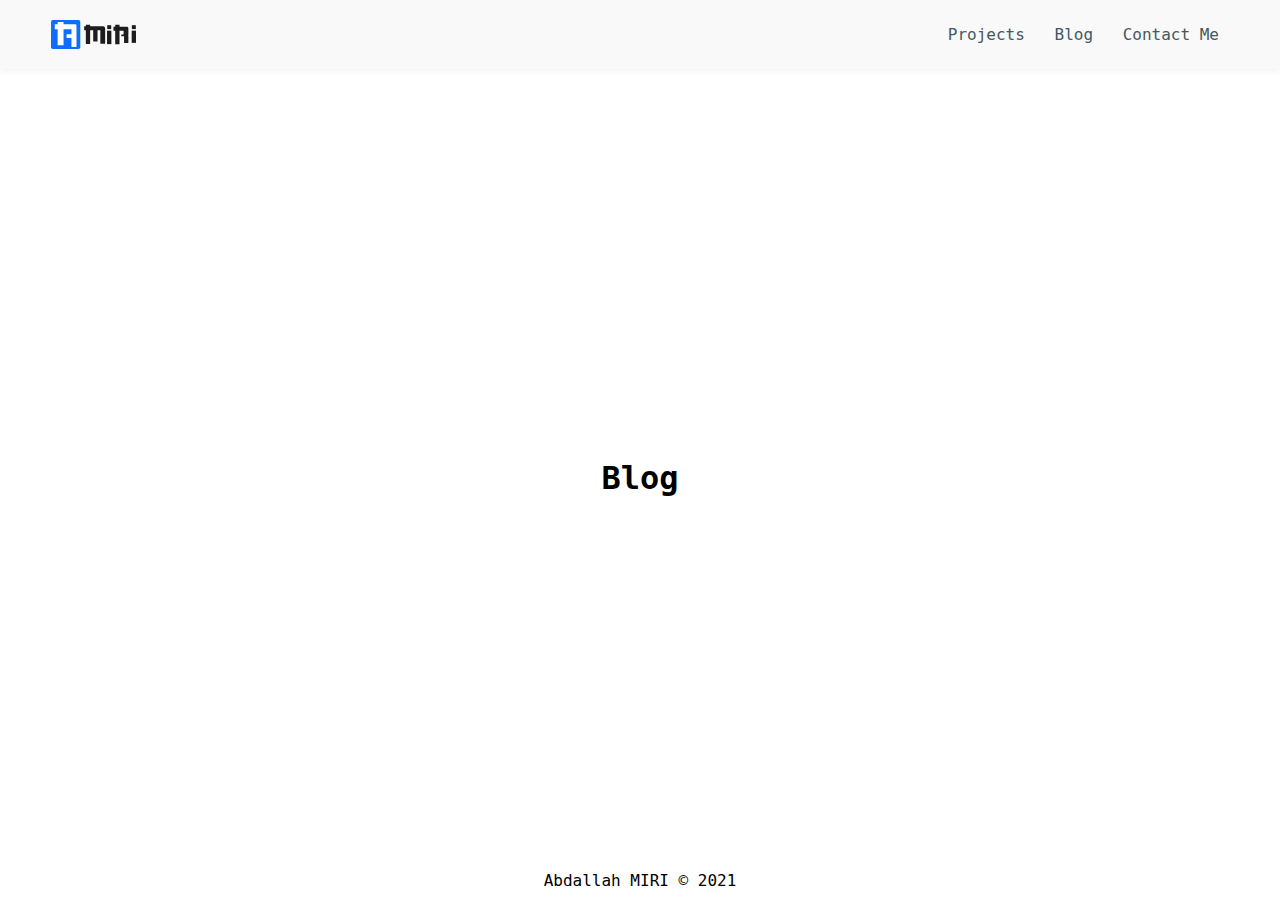
==== blog.html @ 7b35a4f8 "new page" ====
<!--    
  
  |||             |||     |||         |||         
|||||||||||||||         ||||||||||||            
  |||  |||  |||   |||     |||    |||  |||       
  |||  |||  |||   |||     ||| ||||||  |||       
  |||  |||  |||   |||     |||    |||  |||       
  |||             |||     |||      

         https://www.bdmiri.com       

   -->



   <!DOCTYPE html>
   <html lang="en">
     <head>
       <meta charset="UTF-8">
       <meta http-equiv="X-UA-Compatible" content="IE=edge">
       <meta name="viewport" content="width=device-width, initial-scale=1.0">
       <title>Abdallah Miri| Contact</title>
       <!-- ----------- Headr Icon Browser ----------- -->
       <link rel="shortcut icon" href="assets/img/A-1.svg" type="image/x-icon">
       <!-- ----------- Headr File Css ----------- -->
       <link rel="stylesheet" type="text/css" href="assets/css/main.css">
       <link rel="stylesheet" type="text/css" href="assets/css/contact.css">
     </head>
     <body class="display-flex">
       <!-- ----------- Mian Header ----------- -->
       <header id="header" class="main-header">
         <div class="contant-header container display-flex">
           <a href="index.html" id="logo"><img src="./assets/img/MIRI-B.svg" alt="Logo Abdallah MIRI"></a>
           <nav class="nav-bar">
             <ul class="menu-bar">
               <li class="item-menu"><a href="projects.html" class="link-item">Projects</a></li>
               <li class="item-menu"><a href="blog.html" class="link-item">Blog</a></li>
               <li class="item-menu"><a href="contact.html" class="link-item">Contact Me</a></li>
             </ul>
           </nav>
         </div>
       </header>
       <!-- ----------- Content Page ----------- -->
       <main class="content-page">
         <div class="container">
          <h1 style="text-align: center;">Blog</h1>
         </div>
       </main>
       <!-- ----------- Footer ----------- -->
       <footer id="footer" class="footer">
         <p class="right">Abdallah MIRI © 2021</p>
       </footer>
       <!-- ----------- File Script ----------- -->
       <script src="assets/js/main.js"></script>
     </body>
   </html>
---- assets/css/main.css ----
/* 
** Author: Abdallah Miri
** Template: Portfolio
** version: 1.0.0
*/

/* ----------- globel ----------- */
@import 'media.css';

* {
  margin: 0;
  padding: 0;
  box-sizing: border-box;
  font-family: monospace, sans-serif;
}

body {
  position: relative;
  min-height: 100vh;
  flex-direction: column;
  justify-content: space-between !important;
}

.container {
  max-width: 95%;
  margin: 0 auto;
}

.display-flex {
  display: flex;
  justify-content: center;
}

/* ----------- Main Header ----------- */
#header {
  padding: 20px;
  margin-bottom: 50px;
  background: #f9f9f9;
  box-shadow: rgba(0, 0, 0, 0.04) 0px 3px 5px;
}

.contant-header {
  align-items: center;
  justify-content: space-between;
}

#logo {
  display: block;
  width: 85px;
}

#logo img {
  display: block;
  width: 100%;
}

.main-header .contant-header .nav-bar .menu-bar {
  list-style: none;
}

.main-header .contant-header .nav-bar .menu-bar .item-menu {
  display: inline-block;
}

.main-header .contant-header .nav-bar .menu-bar .item-menu .link-item {
  display: block;
  padding: 5px 10px;
  font-size: 16px;
  color: #445862;
  text-decoration: none;
  transition: color .2s ease;
}

.main-header .contant-header .nav-bar .menu-bar .item-menu .link-item:hover,
.main-header .contant-header .nav-bar .menu-bar .item-menu .link-item:focus {
  color: #0D6EFD;
}

/* ----------- Content Page ----------- */
/* .content-page {
  margin-bottom: 50px;
} */

.content-page .container {
  flex-direction: row;
  flex-wrap: wrap;
  /* align-items: center; */
  justify-content: space-evenly;
}

.content-page .img-me {
  max-width: 400px;
  height: fit-content;
  border-radius: 15px;
  overflow: hidden;
  box-shadow: rgba(17, 17, 26, 0.05) 0px 4px 16px, rgba(17, 17, 26, 0.05) 0px 8px 32px;
}

.content-page .img-me img {
  display: block;
  width: 100%;
}

.content-page .info-me {
  padding-top: 30px;
}

.content-page .info-me h1 {
  font-size: 4em;
  color: #4f5050;
}

.content-page .info-me p {
  color: #7f67ff;
  font-size: 1.6em;
  position: relative;
  padding-left: 25px;
}

.content-page .info-me p::before {
  content: '';
  position: absolute;
  left: 0;
  top: 50%;
  transform: translate(0, -50%);
  border-style: solid;
  border-width: 9px;
  border-color: #0D6EFD #0D6EFD transparent #0D6EFD;
  border-radius: 4px;
}

#mark {
  font-size: 14px;
  color: #465b66;
  position: relative;
  padding-left: 20px;
  margin-left: 8px;
}

#mark::before {
  content: '';
  position: absolute;
  left: 0;
  top: 50%;
  transform: translate(0, -50%);
  width: 12px;
  height: 2px;
  background-color: #8ea3ad;
}

.content-page .skils {
  margin-top: 80px;
  margin-bottom: 80px;
}

.skils .title-skils {
  font-size: 1.3em;
  text-align: center;
  margin-bottom: 10px;
}

.skils .container-img {
  max-width: 400px;
  margin: 0 auto;
  flex-wrap: wrap;
  justify-content: center;
}

.content-page .skils .container-img img {
  width: 30px;
  display: block;
  margin: 2px 7px;
}

.social-media {
  margin-bottom: 10px;
}

.social-media .item {
  width: 35px;
  height: 35px;
  background-color: #fff;
  border-radius: 5px;
  margin: 5px 2px;
  display: block;
}

.social-media .item svg {
  display: block;
  width: 21px;
  height: 21px;
  margin: 50% auto;
  transform: translate(0, -50%);
}

.social-media .container-media {
  max-width: 400px;
  margin: 0 auto;
  flex-wrap: wrap;
  justify-content: center;
}

.social-media .title-media {
  font-size: 1.3em;
  text-align: center;
}

.footer {
  width: 100%;
  padding: 35px 0 10px;
  text-align: center; 
}

@media (max-width: 600px) {

  .container {
    max-width: 90%;
  } 

}
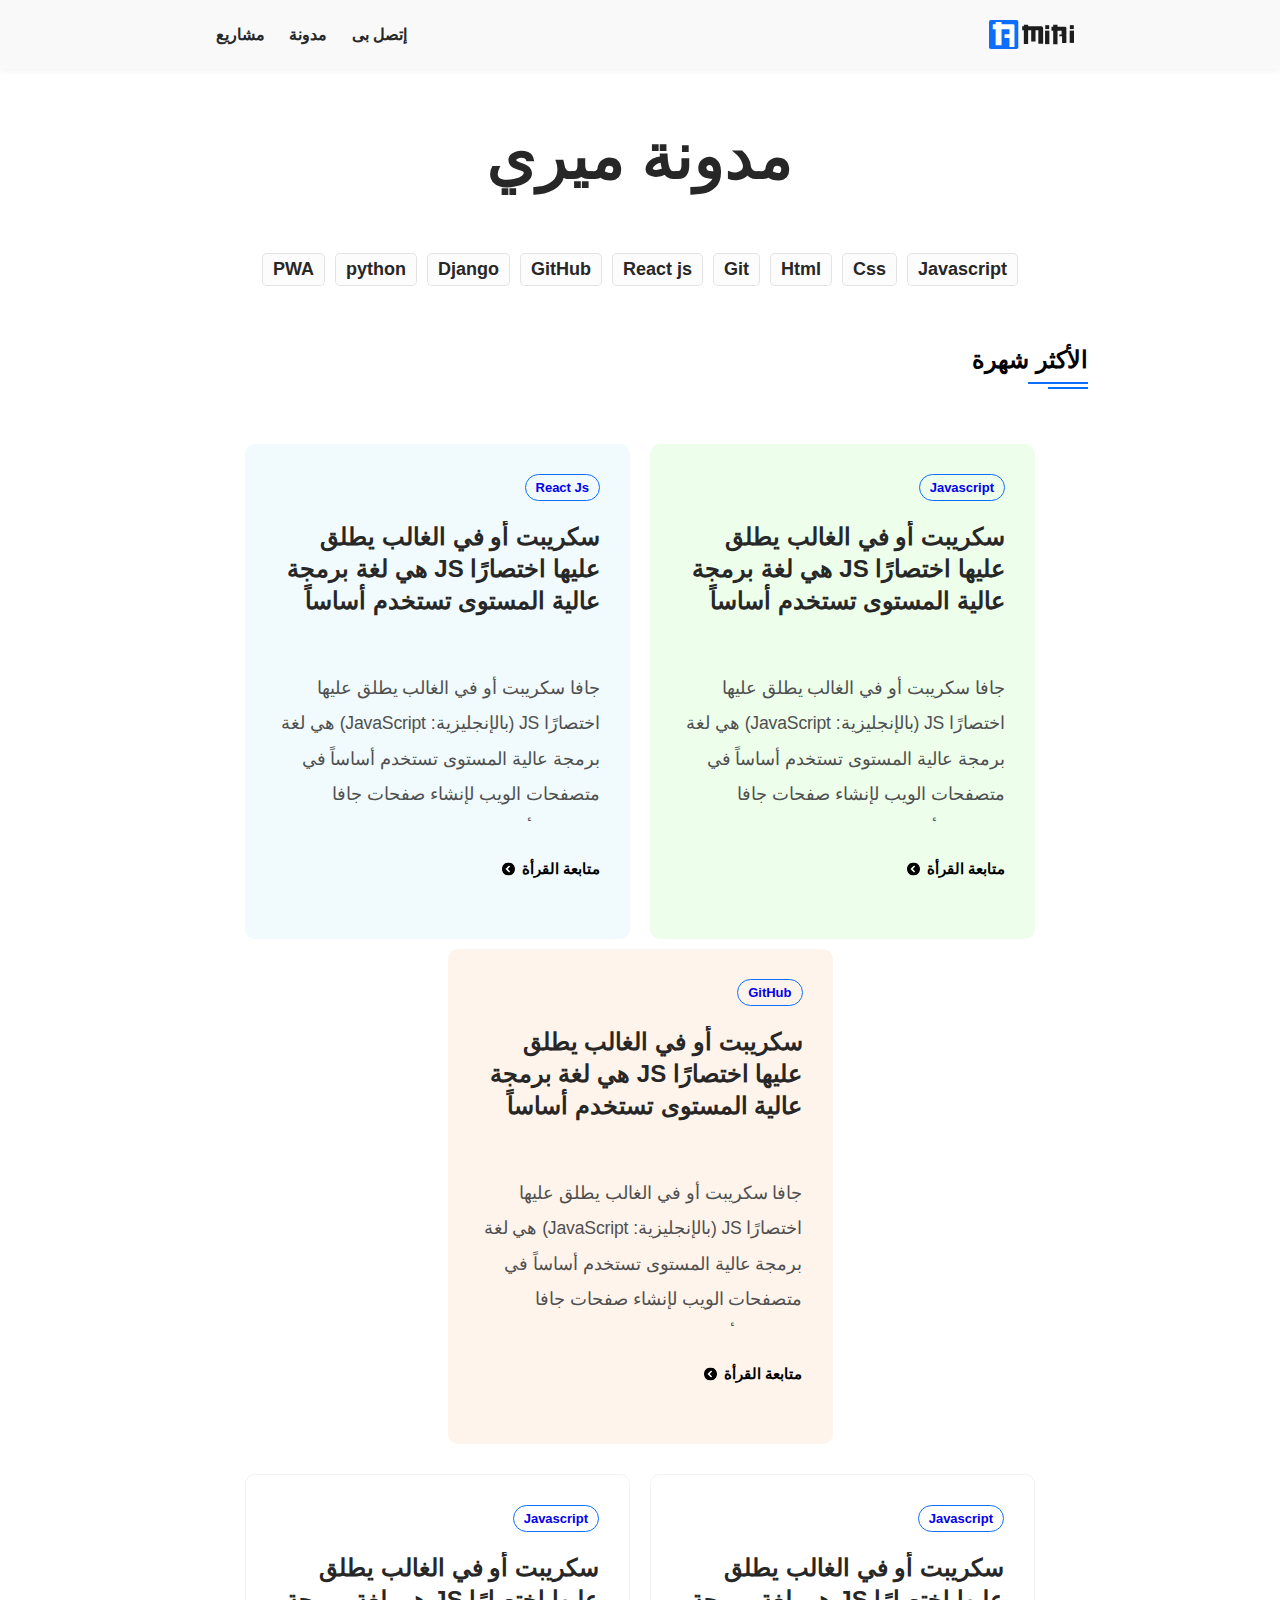
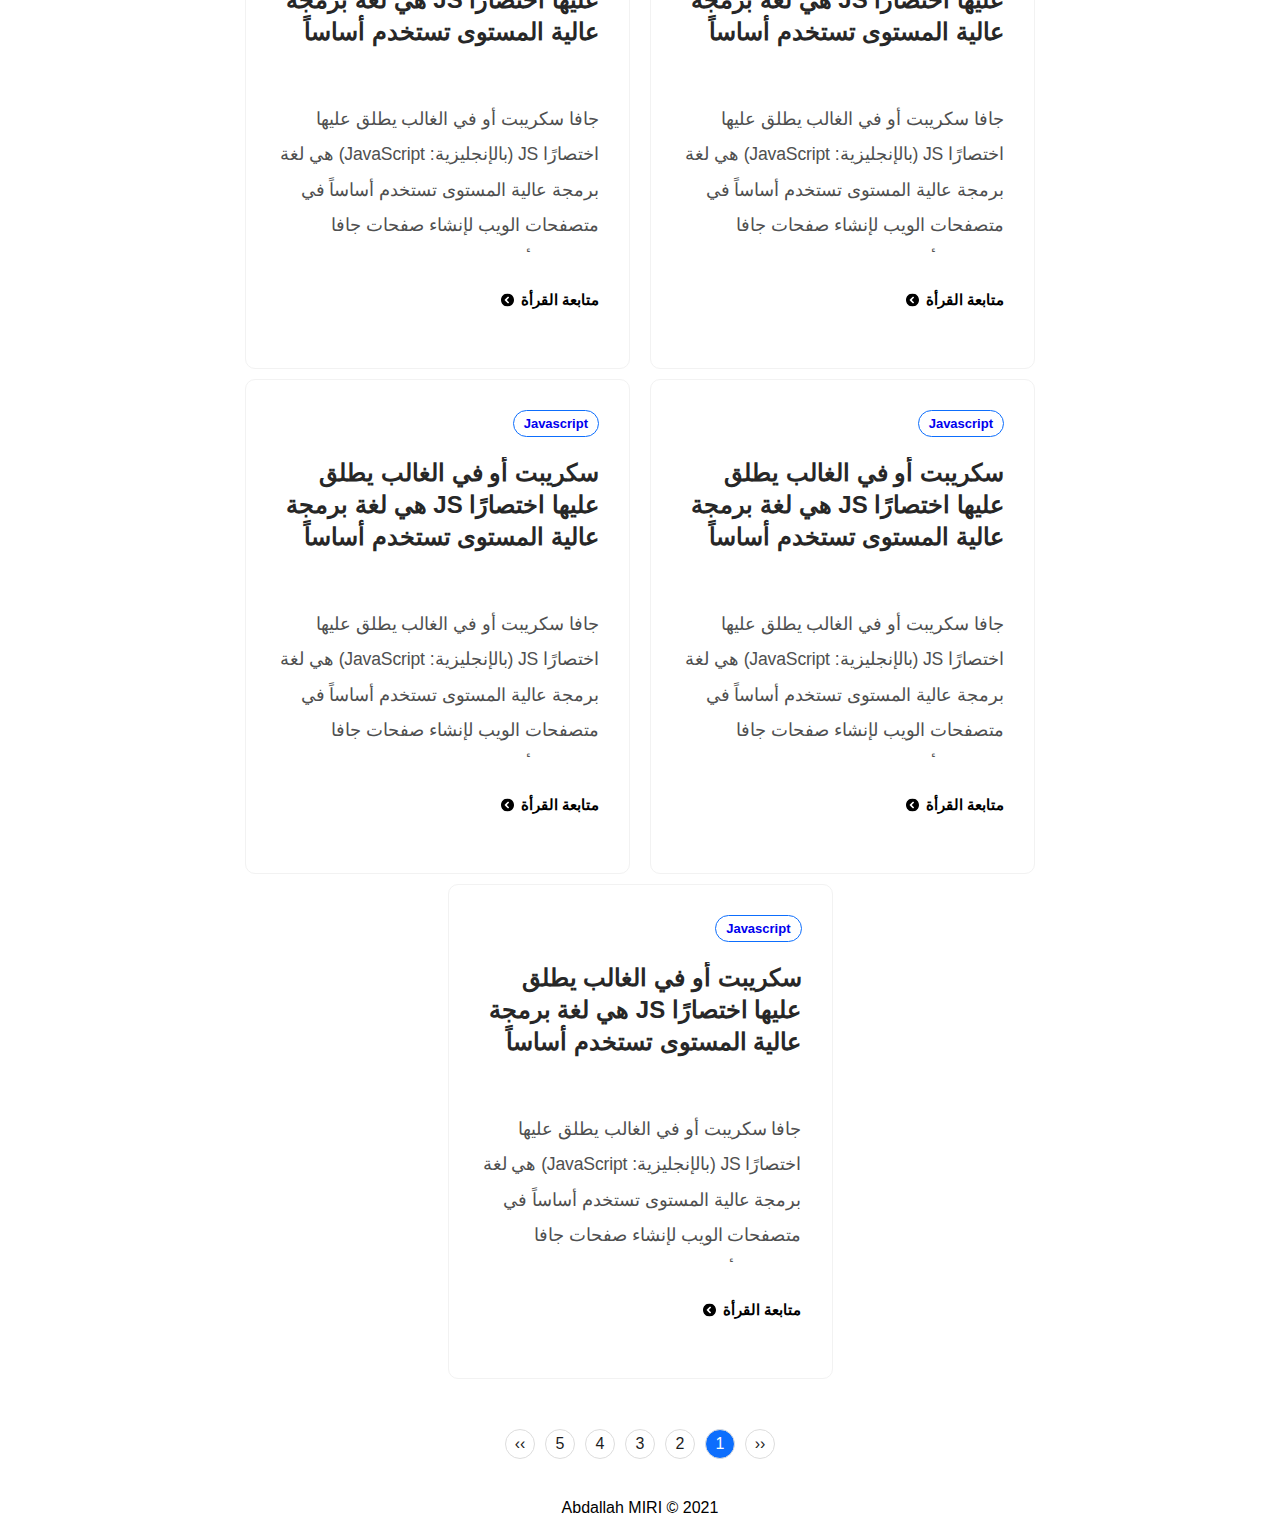
==== commit 8d8795b5: "new style Site" ====
--- a/blog.html
+++ b/blog.html
@@ -7,43 +7,155 @@
   |||  |||  |||   |||     |||    |||  |||       
   |||             |||     |||      
 
-         https://www.bdmiri.com       
+        https://www.abdallahmiri.com       
 
    -->
 
 
 
    <!DOCTYPE html>
-   <html lang="en">
+   <html lang="en" dir="rtl">
      <head>
        <meta charset="UTF-8">
        <meta http-equiv="X-UA-Compatible" content="IE=edge">
        <meta name="viewport" content="width=device-width, initial-scale=1.0">
+       <meta name="description" content="I'm Abdallah Miri, I'm Front End Developer My Skils: [HTML, Css, Javascript, Git, GitHub, React js">       
        <title>Abdallah Miri| Contact</title>
        <!-- ----------- Headr Icon Browser ----------- -->
        <link rel="shortcut icon" href="assets/img/A-1.svg" type="image/x-icon">
        <!-- ----------- Headr File Css ----------- -->
        <link rel="stylesheet" type="text/css" href="assets/css/main.css">
-       <link rel="stylesheet" type="text/css" href="assets/css/contact.css">
+       <link rel="stylesheet" type="text/css" href="assets/css/blog.css">
      </head>
-     <body class="display-flex">
+     <body id="body" class="display-flex">
        <!-- ----------- Mian Header ----------- -->
        <header id="header" class="main-header">
-         <div class="contant-header container display-flex">
-           <a href="index.html" id="logo"><img src="./assets/img/MIRI-B.svg" alt="Logo Abdallah MIRI"></a>
-           <nav class="nav-bar">
+         <div class="contant-header container display-flex">     
+          <a href="index.html" id="logo"><img src="./assets/img/MIRI-B.svg" alt="Logo Abdallah MIRI"></a>                              
+          <nav class="nav-bar">
              <ul class="menu-bar">
-               <li class="item-menu"><a href="projects.html" class="link-item">Projects</a></li>
-               <li class="item-menu"><a href="blog.html" class="link-item">Blog</a></li>
-               <li class="item-menu"><a href="contact.html" class="link-item">Contact Me</a></li>
+               <li class="item-menu"><a href="projects.html" class="link-item">إتصل بى</a></li>
+               <li class="item-menu"><a href="blog.html" class="link-item">مدونة</a></li>
+               <li class="item-menu"><a href="contact.html" class="link-item">مشاريع</a></li>
              </ul>
            </nav>
+           <button id="icon-bar">
+            <div></div>
+            <div></div>
+            <div></div>
+          </button>                     
          </div>
        </header>
        <!-- ----------- Content Page ----------- -->
-       <main class="content-page">
+       <main class="content-page blog">
          <div class="container">
-          <h1 style="text-align: center;">Blog</h1>
+          <!-- Page Title -->
+          <div class="page-title">
+            <h1>مدونة ميري</h1>
+          </div>
+          <!-- Categorys Menu -->
+          <div class="categorys-menu display-flex">
+            <a href="#_name_cat" class="category-link">Javascript</a>
+            <a href="#_name_cat" class="category-link">Css</a>
+            <a href="#_name_cat" class="category-link">Html</a>
+            <a href="#_name_cat" class="category-link">Git</a>
+            <a href="#_name_cat" class="category-link">React js</a>
+            <a href="#_name_cat" class="category-link">GitHub</a>
+            <a href="#_name_cat" class="category-link">Django</a>
+            <a href="#_name_cat" class="category-link">python</a>
+            <a href="#_name_cat" class="category-link">PWA</a>
+          </div>
+          <!-- Most popular -->
+          <div class="most-popular">
+            <h2 class="popular-title">الأكثر شهرة</h2>
+            <div class="container-posts display-flex">
+              <!-- Card -->
+              <div class="card">
+                <h5 class="tag"><a href="#_tag_name">Javascript</a></h5>
+                <h3 class="post-title"><a href="#fd"> سكريبت أو في الغالب يطلق عليها اختصارًا JS هي لغة برمجة عالية المستوى تستخدم أساساً في متصفحات الويب لإنشاء صفحات أكثر تفاعلية. يتم تطويرها حالياً من طرف شركة موزيلا</a></h3>
+                <p class="description">جافا سكريبت أو في الغالب يطلق عليها اختصارًا JS (بالإنجليزية: JavaScript)‏ هي لغة برمجة عالية المستوى تستخدم أساساً في متصفحات الويب لإنشاء صفحات جافا سكريبت أو في الغالب يطلق عليها اختصارًا JS ‏ هي لغة برمجة عالية المستوى تستخدم أساساً في متصفحات الويب لإنشاء صفحات أكثر تفاعلية. يتم تطويرها حالياً من طرف شركة موزيلا. أكثر ...</p>
+                <a href="#_post_link" class="post-link">متابعة القرأة
+                  <svg version="1.1" class="left-arrow" xmlns="http://www.w3.org/2000/svg" xmlns:xlink="http://www.w3.org/1999/xlink" x="0px" y="0px" viewBox="0 0 490 490" style="enable-background:new 0 0 490 490;" xml:space="preserve"><g><path d="M245,0C109.7,0,0,109.7,0,245s109.7,245,245,245s245-109.7,245-245S380.3,0,245,0z M308.2,335.5l-42.7,42.7L175,287.7 L132.3,245l42.7-42.7l90.5-90.5l42.7,42.7L217.8,245L308.2,335.5z"/></g></svg>
+                </a>
+              </div>
+              <!-- Card -->
+              <div class="card">
+                <h5 class="tag"><a href="#_tag_name">React Js</a></h5>
+                <h3 class="post-title"><a href="#fd"> سكريبت أو في الغالب يطلق عليها اختصارًا JS هي لغة برمجة عالية المستوى تستخدم أساساً في متصفحات الويب لإنشاء صفحات أكثر تفاعلية. يتم تطويرها حالياً من طرف شركة موزيلا</a></h3>
+                <p class="description">جافا سكريبت أو في الغالب يطلق عليها اختصارًا JS (بالإنجليزية: JavaScript)‏ هي لغة برمجة عالية المستوى تستخدم أساساً في متصفحات الويب لإنشاء صفحات جافا سكريبت أو في الغالب يطلق عليها اختصارًا JS ‏ هي لغة برمجة عالية المستوى تستخدم أساساً في متصفحات الويب لإنشاء صفحات أكثر تفاعلية. يتم تطويرها حالياً من طرف شركة موزيلا. أكثر ...</p>
+                <a href="#_post_link" class="post-link">متابعة القرأة
+                  <svg version="1.1" class="left-arrow" xmlns="http://www.w3.org/2000/svg" xmlns:xlink="http://www.w3.org/1999/xlink" x="0px" y="0px" viewBox="0 0 490 490" style="enable-background:new 0 0 490 490;" xml:space="preserve"><g><path d="M245,0C109.7,0,0,109.7,0,245s109.7,245,245,245s245-109.7,245-245S380.3,0,245,0z M308.2,335.5l-42.7,42.7L175,287.7 L132.3,245l42.7-42.7l90.5-90.5l42.7,42.7L217.8,245L308.2,335.5z"/></g></svg>
+                </a>
+              </div>
+              <!-- Card -->
+              <div class="card">
+                <h5 class="tag"><a href="#_tag_name">GitHub</a></h5>
+                <h3 class="post-title"><a href="#fd"> سكريبت أو في الغالب يطلق عليها اختصارًا JS هي لغة برمجة عالية المستوى تستخدم أساساً في متصفحات الويب لإنشاء صفحات أكثر تفاعلية. يتم تطويرها حالياً من طرف شركة موزيلا</a></h3>
+                <p class="description">جافا سكريبت أو في الغالب يطلق عليها اختصارًا JS (بالإنجليزية: JavaScript)‏ هي لغة برمجة عالية المستوى تستخدم أساساً في متصفحات الويب لإنشاء صفحات جافا سكريبت أو في الغالب يطلق عليها اختصارًا JS ‏ هي لغة برمجة عالية المستوى تستخدم أساساً في متصفحات الويب لإنشاء صفحات أكثر تفاعلية. يتم تطويرها حالياً من طرف شركة موزيلا. أكثر ...</p>
+                <a href="#_post_link" class="post-link">متابعة القرأة
+                  <svg version="1.1" class="left-arrow" xmlns="http://www.w3.org/2000/svg" xmlns:xlink="http://www.w3.org/1999/xlink" x="0px" y="0px" viewBox="0 0 490 490" style="enable-background:new 0 0 490 490;" xml:space="preserve"><g><path d="M245,0C109.7,0,0,109.7,0,245s109.7,245,245,245s245-109.7,245-245S380.3,0,245,0z M308.2,335.5l-42.7,42.7L175,287.7 L132.3,245l42.7-42.7l90.5-90.5l42.7,42.7L217.8,245L308.2,335.5z"/></g></svg>
+                </a>
+              </div>
+            </div>
+          </div>
+          <!-- Posts All -->
+          <div class="posts-all display-flex">
+            <!-- Card -->
+            <div class="card">
+              <h5 class="tag"><a href="#_tag_name">Javascript</a></h5>
+              <h3 class="post-title"><a href="#fd"> سكريبت أو في الغالب يطلق عليها اختصارًا JS هي لغة برمجة عالية المستوى تستخدم أساساً في متصفحات الويب لإنشاء صفحات أكثر تفاعلية. يتم تطويرها حالياً من طرف شركة موزيلا</a></h3>
+              <p class="description">جافا سكريبت أو في الغالب يطلق عليها اختصارًا JS (بالإنجليزية: JavaScript)‏ هي لغة برمجة عالية المستوى تستخدم أساساً في متصفحات الويب لإنشاء صفحات جافا سكريبت أو في الغالب يطلق عليها اختصارًا JS ‏ هي لغة برمجة عالية المستوى تستخدم أساساً في متصفحات الويب لإنشاء صفحات أكثر تفاعلية. يتم تطويرها حالياً من طرف شركة موزيلا. أكثر ...</p>
+              <a href="#_post_link" class="post-link">متابعة القرأة
+                <svg version="1.1" class="left-arrow" xmlns="http://www.w3.org/2000/svg" xmlns:xlink="http://www.w3.org/1999/xlink" x="0px" y="0px" viewBox="0 0 490 490" style="enable-background:new 0 0 490 490;" xml:space="preserve"><g><path d="M245,0C109.7,0,0,109.7,0,245s109.7,245,245,245s245-109.7,245-245S380.3,0,245,0z M308.2,335.5l-42.7,42.7L175,287.7 L132.3,245l42.7-42.7l90.5-90.5l42.7,42.7L217.8,245L308.2,335.5z"/></g></svg>
+              </a>
+            </div>
+            <!-- Card -->
+            <div class="card">
+              <h5 class="tag"><a href="#_tag_name">Javascript</a></h5>
+              <h3 class="post-title"><a href="#fd"> سكريبت أو في الغالب يطلق عليها اختصارًا JS هي لغة برمجة عالية المستوى تستخدم أساساً في متصفحات الويب لإنشاء صفحات أكثر تفاعلية. يتم تطويرها حالياً من طرف شركة موزيلا</a></h3>
+              <p class="description">جافا سكريبت أو في الغالب يطلق عليها اختصارًا JS (بالإنجليزية: JavaScript)‏ هي لغة برمجة عالية المستوى تستخدم أساساً في متصفحات الويب لإنشاء صفحات جافا سكريبت أو في الغالب يطلق عليها اختصارًا JS ‏ هي لغة برمجة عالية المستوى تستخدم أساساً في متصفحات الويب لإنشاء صفحات أكثر تفاعلية. يتم تطويرها حالياً من طرف شركة موزيلا. أكثر ...</p>
+              <a href="#_post_link" class="post-link">متابعة القرأة
+                <svg version="1.1" class="left-arrow" xmlns="http://www.w3.org/2000/svg" xmlns:xlink="http://www.w3.org/1999/xlink" x="0px" y="0px" viewBox="0 0 490 490" style="enable-background:new 0 0 490 490;" xml:space="preserve"><g><path d="M245,0C109.7,0,0,109.7,0,245s109.7,245,245,245s245-109.7,245-245S380.3,0,245,0z M308.2,335.5l-42.7,42.7L175,287.7 L132.3,245l42.7-42.7l90.5-90.5l42.7,42.7L217.8,245L308.2,335.5z"/></g></svg>
+              </a>
+            </div>
+            <!-- Card -->
+            <div class="card">
+              <h5 class="tag"><a href="#_tag_name">Javascript</a></h5>
+              <h3 class="post-title"><a href="#fd"> سكريبت أو في الغالب يطلق عليها اختصارًا JS هي لغة برمجة عالية المستوى تستخدم أساساً في متصفحات الويب لإنشاء صفحات أكثر تفاعلية. يتم تطويرها حالياً من طرف شركة موزيلا</a></h3>
+              <p class="description">جافا سكريبت أو في الغالب يطلق عليها اختصارًا JS (بالإنجليزية: JavaScript)‏ هي لغة برمجة عالية المستوى تستخدم أساساً في متصفحات الويب لإنشاء صفحات جافا سكريبت أو في الغالب يطلق عليها اختصارًا JS ‏ هي لغة برمجة عالية المستوى تستخدم أساساً في متصفحات الويب لإنشاء صفحات أكثر تفاعلية. يتم تطويرها حالياً من طرف شركة موزيلا. أكثر ...</p>
+              <a href="#_post_link" class="post-link">متابعة القرأة
+                <svg version="1.1" class="left-arrow" xmlns="http://www.w3.org/2000/svg" xmlns:xlink="http://www.w3.org/1999/xlink" x="0px" y="0px" viewBox="0 0 490 490" style="enable-background:new 0 0 490 490;" xml:space="preserve"><g><path d="M245,0C109.7,0,0,109.7,0,245s109.7,245,245,245s245-109.7,245-245S380.3,0,245,0z M308.2,335.5l-42.7,42.7L175,287.7 L132.3,245l42.7-42.7l90.5-90.5l42.7,42.7L217.8,245L308.2,335.5z"/></g></svg>
+              </a>
+            </div>
+            <!-- Card -->
+            <div class="card">
+              <h5 class="tag"><a href="#_tag_name">Javascript</a></h5>
+              <h3 class="post-title"><a href="#fd"> سكريبت أو في الغالب يطلق عليها اختصارًا JS هي لغة برمجة عالية المستوى تستخدم أساساً في متصفحات الويب لإنشاء صفحات أكثر تفاعلية. يتم تطويرها حالياً من طرف شركة موزيلا</a></h3>
+              <p class="description">جافا سكريبت أو في الغالب يطلق عليها اختصارًا JS (بالإنجليزية: JavaScript)‏ هي لغة برمجة عالية المستوى تستخدم أساساً في متصفحات الويب لإنشاء صفحات جافا سكريبت أو في الغالب يطلق عليها اختصارًا JS ‏ هي لغة برمجة عالية المستوى تستخدم أساساً في متصفحات الويب لإنشاء صفحات أكثر تفاعلية. يتم تطويرها حالياً من طرف شركة موزيلا. أكثر ...</p>
+              <a href="#_post_link" class="post-link">متابعة القرأة
+                <svg version="1.1" class="left-arrow" xmlns="http://www.w3.org/2000/svg" xmlns:xlink="http://www.w3.org/1999/xlink" x="0px" y="0px" viewBox="0 0 490 490" style="enable-background:new 0 0 490 490;" xml:space="preserve"><g><path d="M245,0C109.7,0,0,109.7,0,245s109.7,245,245,245s245-109.7,245-245S380.3,0,245,0z M308.2,335.5l-42.7,42.7L175,287.7 L132.3,245l42.7-42.7l90.5-90.5l42.7,42.7L217.8,245L308.2,335.5z"/></g></svg>
+              </a>
+            </div>
+            <!-- Card -->
+            <div class="card">
+              <h5 class="tag"><a href="#_tag_name">Javascript</a></h5>
+              <h3 class="post-title"><a href="#fd"> سكريبت أو في الغالب يطلق عليها اختصارًا JS هي لغة برمجة عالية المستوى تستخدم أساساً في متصفحات الويب لإنشاء صفحات أكثر تفاعلية. يتم تطويرها حالياً من طرف شركة موزيلا</a></h3>
+              <p class="description">جافا سكريبت أو في الغالب يطلق عليها اختصارًا JS (بالإنجليزية: JavaScript)‏ هي لغة برمجة عالية المستوى تستخدم أساساً في متصفحات الويب لإنشاء صفحات جافا سكريبت أو في الغالب يطلق عليها اختصارًا JS ‏ هي لغة برمجة عالية المستوى تستخدم أساساً في متصفحات الويب لإنشاء صفحات أكثر تفاعلية. يتم تطويرها حالياً من طرف شركة موزيلا. أكثر ...</p>
+              <a href="#_post_link" class="post-link">متابعة القرأة
+                <svg version="1.1" class="left-arrow" xmlns="http://www.w3.org/2000/svg" xmlns:xlink="http://www.w3.org/1999/xlink" x="0px" y="0px" viewBox="0 0 490 490" style="enable-background:new 0 0 490 490;" xml:space="preserve"><g><path d="M245,0C109.7,0,0,109.7,0,245s109.7,245,245,245s245-109.7,245-245S380.3,0,245,0z M308.2,335.5l-42.7,42.7L175,287.7 L132.3,245l42.7-42.7l90.5-90.5l42.7,42.7L217.8,245L308.2,335.5z"/></g></svg>
+              </a>
+            </div>                                    
+          </div>
+          <!-- Pagination -->
+          <div class="pagination display-flex">
+            <a href="#_prev" class="prev-link">‹‹</a>
+            <a href="#" class="num-page activaet">1</a>
+            <a href="#" class="num-page">2</a>
+            <a href="#" class="num-page">3</a>
+            <a href="#" class="num-page">4</a>
+            <a href="#" class="dot-more">5</a>
+            <a href="#_next" class="next-link">››</a>
+          </div>
          </div>
        </main>
        <!-- ----------- Footer ----------- -->
--- a/assets/css/main.css
+++ b/assets/css/main.css
@@ -5,13 +5,14 @@
 */
 
 /* ----------- globel ----------- */
-@import 'media.css';
+@import './fonts.css';
+@import './media.min.css';
 
 * {
   margin: 0;
   padding: 0;
   box-sizing: border-box;
-  font-family: monospace, sans-serif;
+  font-family: -apple-system, BlinkMacSystemFont, 'Segoe UI', Roboto, Oxygen, Ubuntu, Cantarell, 'Open Sans', 'Helvetica Neue', sans-serif;
 }
 
 body {
@@ -19,6 +20,11 @@
   min-height: 100vh;
   flex-direction: column;
   justify-content: space-between !important;
+}
+
+#body.hidden {
+  overflow: hidden;
+  position: relative;
 }
 
 .container {
@@ -47,12 +53,52 @@
 #logo {
   display: block;
   width: 85px;
+  z-index: 2;
 }
 
 #logo img {
   display: block;
   width: 100%;
 }
+
+.main-header .contant-header .nav-bar {
+  position: relative;
+}
+
+#icon-bar  {
+  border: none;
+  background: none;
+  display: none;
+}
+
+#icon-bar  div {
+  display: block;
+  width: 30px;
+  height: 3px;
+  border-radius: 50px;
+  margin: 6px 0;
+  position: relative;
+  background: #445862;
+}
+
+/* #icon-bar span {
+  position: absolute;
+  display: block;
+  top: 0;
+  left: 0;
+  width: 25px;
+  height: 2px;
+  background: #445862;
+  display: inline-block;
+}
+
+#icon-bar span:nth-child(2) {
+  top: 7px;
+}
+
+#icon-bar span:nth-child(3) {
+  top: 14px;
+} */
 
 .main-header .contant-header .nav-bar .menu-bar {
   list-style: none;
@@ -66,7 +112,8 @@
   display: block;
   padding: 5px 10px;
   font-size: 16px;
-  color: #445862;
+  font-weight: 600;
+  color: #262829;
   text-decoration: none;
   transition: color .2s ease;
 }
@@ -217,4 +264,71 @@
     max-width: 90%;
   } 
 
+}
+
+@media (max-width: 590px) {
+
+  #icon-bar {
+    display: block;
+    z-index: 2;
+  }
+
+  #icon-bar div:nth-child(1),
+  #icon-bar div:nth-child(3) {
+    transition: all .2s ease;
+  }
+  
+  #icon-bar div:nth-child(2) {
+    transition: left .1s ease, visibility .2s ease;
+  }
+  
+  .btn-motion div:nth-child(1) {
+    /* top: 3px;
+    transform: rotate(45deg); */
+    -webkit-transform: rotate(-45deg) translate(-9px, 6px);
+    transform: rotate(-45deg) translate(-9px, 6px);    
+  }
+
+  .btn-motion div:nth-child(2) {
+    opacity: 0;
+    visibility: hidden;
+    left: -20px;
+  }
+
+  .btn-motion div:nth-child(3) {
+    /* top: 3px;
+    transform: rotate(-45deg); */
+    -webkit-transform: rotate(45deg) translate(-8px, -8px);
+    transform: rotate(45deg) translate(-8px, -8px);    
+  }
+
+  .main-header .contant-header .nav-bar {
+    opacity: 0;
+    visibility: hidden;
+    display: none;
+    z-index: 1;
+  }
+
+  .main-header .contant-header .nav-bar.show {
+    display: block;
+    opacity: 1;
+    visibility: visible;
+    width: 100%;
+    height: 100%;
+    position: absolute;
+    left: 0;
+    top: 0;
+    padding-top: 100px;
+    background-color: #f9f9f9;
+  }  
+
+  .main-header .contant-header .nav-bar.show .item-menu {
+    text-align: center;
+    display: block;
+  }  
+
+  .main-header .contant-header .nav-bar.show .item-menu .link-item {
+    padding: 10px 0;
+  }  
+
 }--- a/assets/css/blog.css
+++ b/assets/css/blog.css
@@ -0,0 +1,232 @@
+/* 
+** Author: Abdallah Miri
+** Template: Portfolio
+** version: 1.0.0
+*/
+
+/* ----------- globel ----------- */
+body {
+  display: block !important;
+}
+
+.container {
+  max-width: 70% !important;
+}
+
+/* ----------- Blog ----------- */
+/* Page Title */
+.blog .page-title {
+  text-align: center;
+  font-size: 2em;
+  color: #272727;
+  font-family: -apple-system, BlinkMacSystemFont, 'Segoe UI', Roboto, Oxygen, Ubuntu, Cantarell, 'Open Sans', 'Helvetica Neue', sans-serif;
+}
+
+/* Categorys */
+.blog .categorys-menu {
+  flex-direction: row;
+  padding: 5px;
+  flex-wrap: wrap;
+  max-width: 800px;
+  margin: 50px auto;
+  align-items: center;
+  min-height: fit-content;
+}
+
+.blog .categorys-menu .category-link {
+  display: block;
+  padding: 5px 10px;
+  font-size: 18px;
+  font-weight: 600;
+  color: #272727;
+  text-decoration: none;
+  background-color: rgb(17 17 26 / 1%);
+  border-radius: 5px;
+  border: 1px solid rgb(0 0 0 / 10%);
+  margin: 5px 5px;
+}
+
+/* Most Popular */
+.most-popular .container-posts {
+  flex-direction: row;
+  flex-wrap: wrap;
+  padding: 20px;
+}
+
+.posts-all {
+  flex-direction: row;
+  flex-wrap: wrap;
+}
+
+.posts-all .card {
+  background-color: rgb(255, 255, 255);
+  border: 1px solid rgb(242, 242, 242);
+}
+
+.most-popular .popular-title {
+  font-size: 1.5em;
+  position: relative;
+  margin-bottom: 30px;
+  padding-bottom: 15px;
+}
+
+.most-popular .popular-title::before, 
+.most-popular .popular-title::after {
+  content: '';
+  width: 40px;
+  height: 2px;
+  background-color: #0d6efd;
+  position: absolute;
+  bottom: 0;
+  right: 0;
+}
+
+.most-popular .popular-title::after {
+  bottom: 5px;
+  width: 60px;
+}
+
+.most-popular .card {
+  background: rgb(28 255 0 / 8%) !important;
+}
+
+.most-popular .card:nth-child(2) {
+  background: rgb(75 189 223 / 8%) !important;
+}
+
+.most-popular .card:nth-child(3) {
+  background: rgb(255 117 0 / 8%) !important;
+}
+
+.most-popular .card,
+.posts-all .card {
+  max-width: 385px;
+  height: 495px;
+  padding: 30px;
+  margin: 5px 10px;
+  border-radius: 10px;
+  background-color: #fff;
+  position: relative;
+}
+
+.blog .most-popular .card .tag a,
+.blog .posts-all .card .tag a {
+  text-decoration: none;
+  font-size: 13px;
+  padding: 5px 10px;
+  border: 1px solid #0d6efd;
+  border-radius: 20px;
+  display: block;
+  max-width: fit-content;
+}
+
+.blog .most-popular .card .post-title,
+.blog .posts-all .card .post-title {
+  font-size: 1.5rem;
+  line-height: 1.33333;
+  font-weight: 600;
+  overflow: hidden;
+  max-width: 100%;
+  height: 100px;
+  margin: 20px 0 15px;
+}
+
+.blog .most-popular .card .post-title a,
+.blog .posts-all .card .post-title a {
+  color: #272727;
+  text-decoration: none;
+}
+
+.blog .most-popular .card .description,
+.blog .posts-all .card .description {
+  letter-spacing: -0.01em;
+  text-align: right;
+  color: #4f5050;
+  line-height: 2;
+  font-size: 1.100rem;
+  font-weight: 500;
+  overflow: hidden;
+  padding-top: 35px;
+  height: 185px;
+}
+
+.blog .most-popular .card .post-link,
+.blog .posts-all .card .post-link {
+  margin-top: 40px;
+  color: #000;
+  width: fit-content;
+  font-size: 15px;
+  font-weight: 600;
+  padding-left: 20px;
+  text-decoration: none;
+  display: block;
+  position: relative;
+  line-height: 1;
+}
+
+.blog .most-popular .card .post-link .left-arrow,
+.blog .posts-all .card .post-link .left-arrow {
+  width: 13px;
+  display: block;
+  position: absolute;
+  top: 50%;
+  left: 0;
+  transition: left .1s ease-in, fill .2s ease;
+  transform: translate(0, -50%);
+}
+
+.blog .most-popular .card .post-link:hover .left-arrow,
+.blog .posts-all .card .post-link:hover .left-arrow {
+  left: -7px;
+  fill: #267bfc;
+} 
+
+/* Pagination */
+.pagination {
+  flex-wrap: wrap;
+  flex-direction: row;
+  margin-top: 40px;
+}
+
+.pagination a {
+  color: rgb(29, 29, 29);
+  text-decoration: none;
+  margin: 5px;
+  line-height: 27px;
+  border-radius: 50%;
+  border: 1px solid #ddd;
+  display: block;
+  width: 30px;
+  height: 30px;
+  text-align: center;
+  transition: background-color .2s ease;
+}
+
+.pagination a:hover {
+  color: #272727;
+  background-color: #75a9f7;
+}
+
+.pagination a.activaet {
+  background: #0d6efd;
+  color: #fff;
+  cursor: text;
+}
+
+.pagination .next-link,
+.pagination .prev-link {
+  position: relative;
+  transition: left .2s ease-in;
+}
+
+.pagination .next-link:hover {
+  left: -5px;
+  background-color: initial;
+  background-color: #b9f8a9;
+}
+
+.pagination .prev-link:hover {
+  right: -5px;
+  background-color: initial;
+  background-color: #f8a9a9;
+}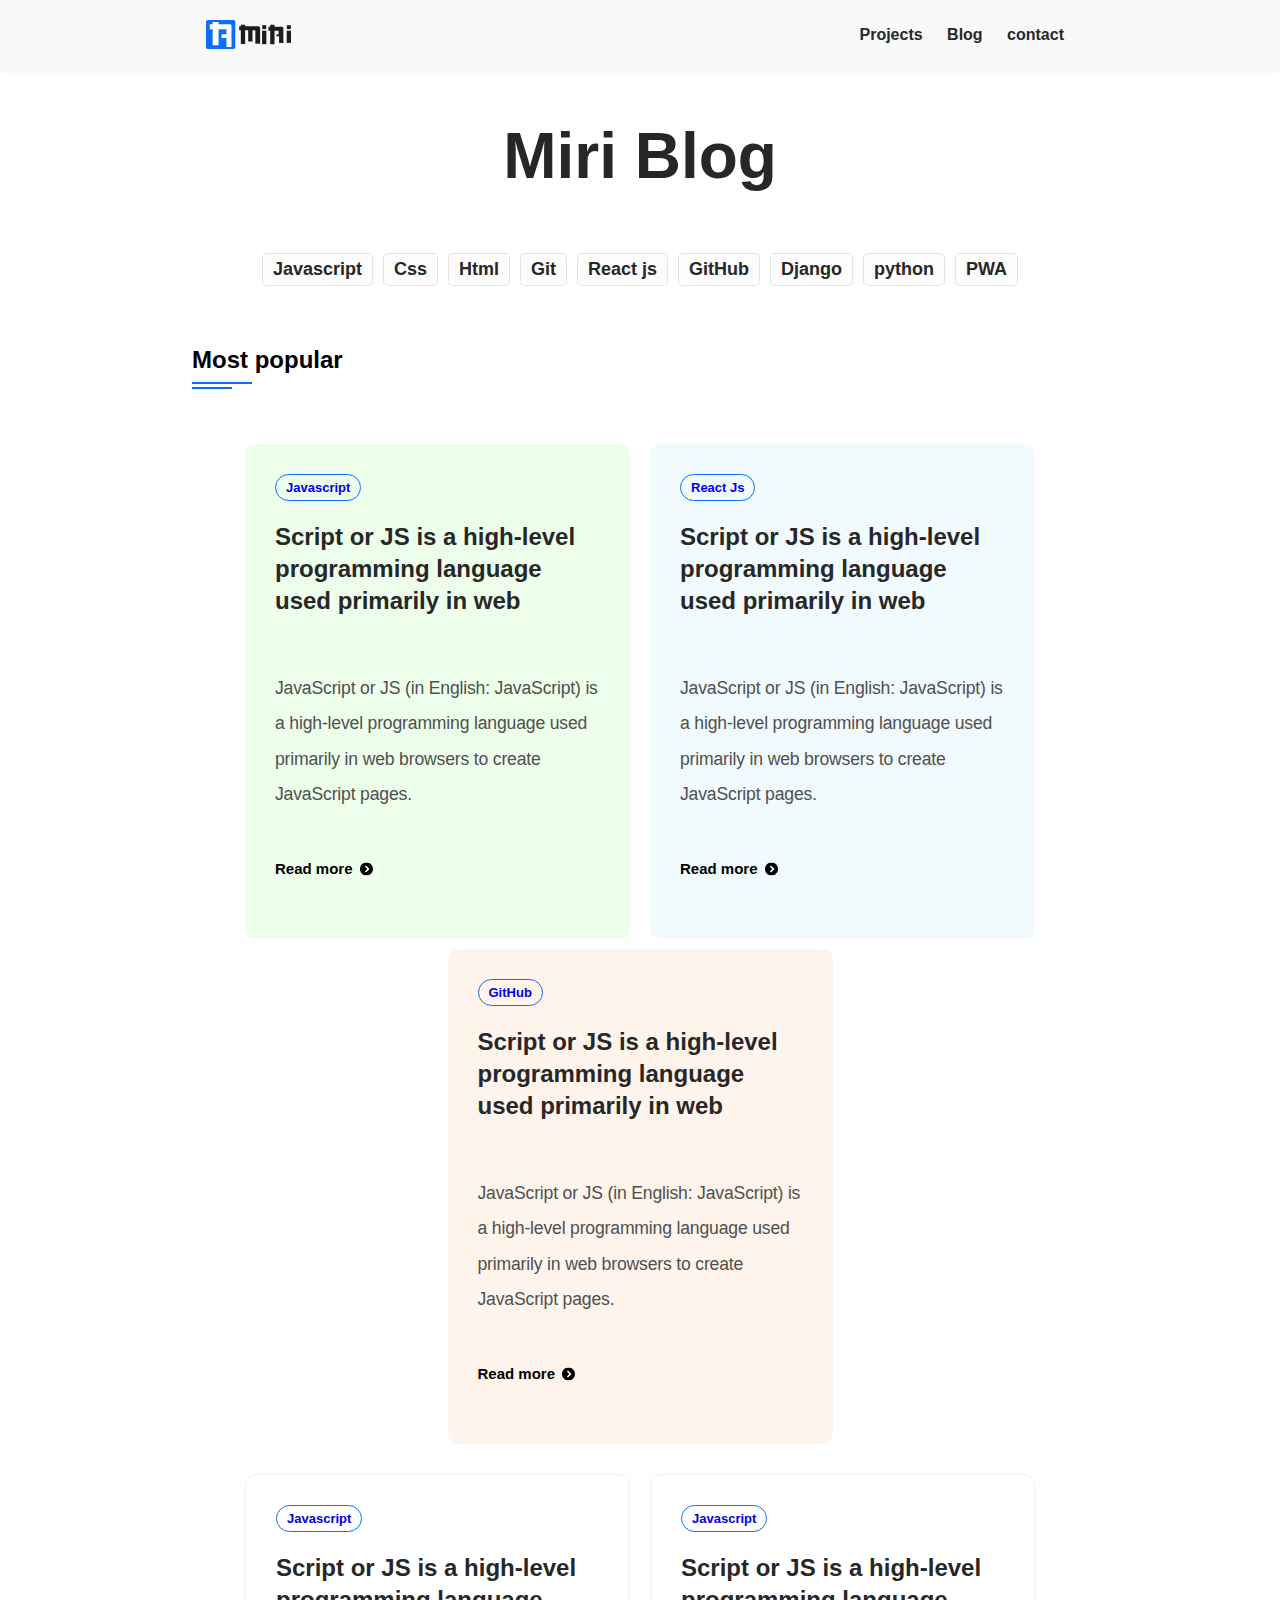
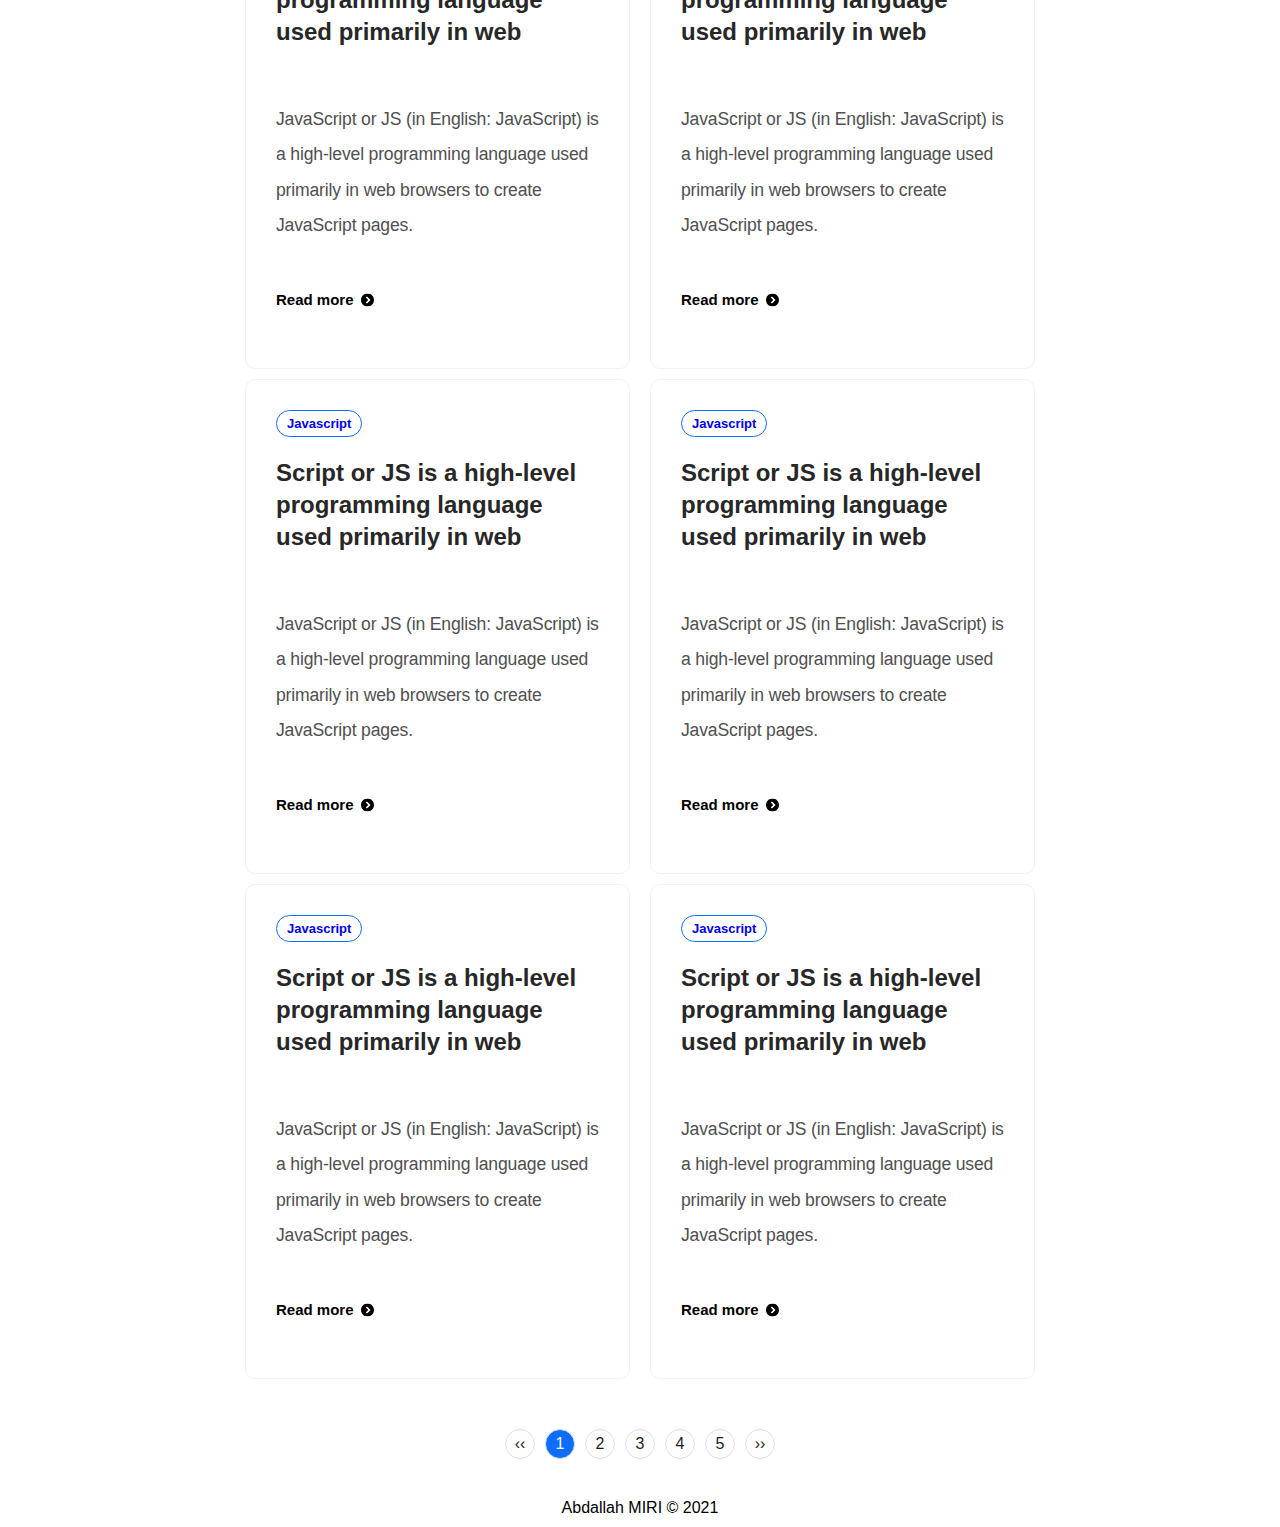
==== commit 88b8730c: "Edit_Stile and Add Content" ====
--- a/blog.html
+++ b/blog.html
@@ -14,18 +14,18 @@
 
 
    <!DOCTYPE html>
-   <html lang="en" dir="rtl">
+   <html lang="en" dir="ltr">
      <head>
        <meta charset="UTF-8">
        <meta http-equiv="X-UA-Compatible" content="IE=edge">
        <meta name="viewport" content="width=device-width, initial-scale=1.0">
        <meta name="description" content="I'm Abdallah Miri, I'm Front End Developer My Skils: [HTML, Css, Javascript, Git, GitHub, React js">       
-       <title>Abdallah Miri| Contact</title>
+       <title>Abdallah Miri| Blog</title>
        <!-- ----------- Headr Icon Browser ----------- -->
        <link rel="shortcut icon" href="assets/img/A-1.svg" type="image/x-icon">
        <!-- ----------- Headr File Css ----------- -->
-       <link rel="stylesheet" type="text/css" href="assets/css/main.css">
-       <link rel="stylesheet" type="text/css" href="assets/css/blog.css">
+       <link rel="stylesheet" type="text/css" href="assets/css/main.min.css">
+       <link rel="stylesheet" type="text/css" href="assets/css/blog.min.css">
      </head>
      <body id="body" class="display-flex">
        <!-- ----------- Mian Header ----------- -->
@@ -33,11 +33,11 @@
          <div class="contant-header container display-flex">     
           <a href="index.html" id="logo"><img src="./assets/img/MIRI-B.svg" alt="Logo Abdallah MIRI"></a>                              
           <nav class="nav-bar">
-             <ul class="menu-bar">
-               <li class="item-menu"><a href="projects.html" class="link-item">إتصل بى</a></li>
-               <li class="item-menu"><a href="blog.html" class="link-item">مدونة</a></li>
-               <li class="item-menu"><a href="contact.html" class="link-item">مشاريع</a></li>
-             </ul>
+            <ul class="menu-bar">
+              <li class="item-menu"><a href="projects.html" class="link-item">Projects</a></li>
+              <li class="item-menu"><a href="blog.html" class="link-item">Blog</a></li>
+              <li class="item-menu"><a href="contact.html" class="link-item">contact</a></li>
+            </ul>
            </nav>
            <button id="icon-bar">
             <div></div>
@@ -51,7 +51,7 @@
          <div class="container">
           <!-- Page Title -->
           <div class="page-title">
-            <h1>مدونة ميري</h1>
+            <h1>Miri Blog</h1>
           </div>
           <!-- Categorys Menu -->
           <div class="categorys-menu display-flex">
@@ -67,32 +67,32 @@
           </div>
           <!-- Most popular -->
           <div class="most-popular">
-            <h2 class="popular-title">الأكثر شهرة</h2>
+            <h2 class="popular-title">Most popular</h2>
             <div class="container-posts display-flex">
               <!-- Card -->
               <div class="card">
                 <h5 class="tag"><a href="#_tag_name">Javascript</a></h5>
-                <h3 class="post-title"><a href="#fd"> سكريبت أو في الغالب يطلق عليها اختصارًا JS هي لغة برمجة عالية المستوى تستخدم أساساً في متصفحات الويب لإنشاء صفحات أكثر تفاعلية. يتم تطويرها حالياً من طرف شركة موزيلا</a></h3>
-                <p class="description">جافا سكريبت أو في الغالب يطلق عليها اختصارًا JS (بالإنجليزية: JavaScript)‏ هي لغة برمجة عالية المستوى تستخدم أساساً في متصفحات الويب لإنشاء صفحات جافا سكريبت أو في الغالب يطلق عليها اختصارًا JS ‏ هي لغة برمجة عالية المستوى تستخدم أساساً في متصفحات الويب لإنشاء صفحات أكثر تفاعلية. يتم تطويرها حالياً من طرف شركة موزيلا. أكثر ...</p>
-                <a href="#_post_link" class="post-link">متابعة القرأة
+                <h3 class="post-title"><a href="#fd">Script or JS is a high-level programming language used primarily in web browsers to create more interactive pages</a></h3>
+                <p class="description">JavaScript or JS (in English: JavaScript) is a high-level programming language used primarily in web browsers to create JavaScript pages.</p>
+                <a href="#_post_link" class="post-link">Read more
                   <svg version="1.1" class="left-arrow" xmlns="http://www.w3.org/2000/svg" xmlns:xlink="http://www.w3.org/1999/xlink" x="0px" y="0px" viewBox="0 0 490 490" style="enable-background:new 0 0 490 490;" xml:space="preserve"><g><path d="M245,0C109.7,0,0,109.7,0,245s109.7,245,245,245s245-109.7,245-245S380.3,0,245,0z M308.2,335.5l-42.7,42.7L175,287.7 L132.3,245l42.7-42.7l90.5-90.5l42.7,42.7L217.8,245L308.2,335.5z"/></g></svg>
                 </a>
               </div>
               <!-- Card -->
               <div class="card">
                 <h5 class="tag"><a href="#_tag_name">React Js</a></h5>
-                <h3 class="post-title"><a href="#fd"> سكريبت أو في الغالب يطلق عليها اختصارًا JS هي لغة برمجة عالية المستوى تستخدم أساساً في متصفحات الويب لإنشاء صفحات أكثر تفاعلية. يتم تطويرها حالياً من طرف شركة موزيلا</a></h3>
-                <p class="description">جافا سكريبت أو في الغالب يطلق عليها اختصارًا JS (بالإنجليزية: JavaScript)‏ هي لغة برمجة عالية المستوى تستخدم أساساً في متصفحات الويب لإنشاء صفحات جافا سكريبت أو في الغالب يطلق عليها اختصارًا JS ‏ هي لغة برمجة عالية المستوى تستخدم أساساً في متصفحات الويب لإنشاء صفحات أكثر تفاعلية. يتم تطويرها حالياً من طرف شركة موزيلا. أكثر ...</p>
-                <a href="#_post_link" class="post-link">متابعة القرأة
+                <h3 class="post-title"><a href="#fd">Script or JS is a high-level programming language used primarily in web browsers to create more interactive pages</a></h3>
+                <p class="description">JavaScript or JS (in English: JavaScript) is a high-level programming language used primarily in web browsers to create JavaScript pages.</p>
+                <a href="#_post_link" class="post-link">Read more
                   <svg version="1.1" class="left-arrow" xmlns="http://www.w3.org/2000/svg" xmlns:xlink="http://www.w3.org/1999/xlink" x="0px" y="0px" viewBox="0 0 490 490" style="enable-background:new 0 0 490 490;" xml:space="preserve"><g><path d="M245,0C109.7,0,0,109.7,0,245s109.7,245,245,245s245-109.7,245-245S380.3,0,245,0z M308.2,335.5l-42.7,42.7L175,287.7 L132.3,245l42.7-42.7l90.5-90.5l42.7,42.7L217.8,245L308.2,335.5z"/></g></svg>
                 </a>
               </div>
               <!-- Card -->
               <div class="card">
                 <h5 class="tag"><a href="#_tag_name">GitHub</a></h5>
-                <h3 class="post-title"><a href="#fd"> سكريبت أو في الغالب يطلق عليها اختصارًا JS هي لغة برمجة عالية المستوى تستخدم أساساً في متصفحات الويب لإنشاء صفحات أكثر تفاعلية. يتم تطويرها حالياً من طرف شركة موزيلا</a></h3>
-                <p class="description">جافا سكريبت أو في الغالب يطلق عليها اختصارًا JS (بالإنجليزية: JavaScript)‏ هي لغة برمجة عالية المستوى تستخدم أساساً في متصفحات الويب لإنشاء صفحات جافا سكريبت أو في الغالب يطلق عليها اختصارًا JS ‏ هي لغة برمجة عالية المستوى تستخدم أساساً في متصفحات الويب لإنشاء صفحات أكثر تفاعلية. يتم تطويرها حالياً من طرف شركة موزيلا. أكثر ...</p>
-                <a href="#_post_link" class="post-link">متابعة القرأة
+                <h3 class="post-title"><a href="#fd">Script or JS is a high-level programming language used primarily in web browsers to create more interactive pages</a></h3>
+                <p class="description">JavaScript or JS (in English: JavaScript) is a high-level programming language used primarily in web browsers to create JavaScript pages.</p>
+                <a href="#_post_link" class="post-link">Read more
                   <svg version="1.1" class="left-arrow" xmlns="http://www.w3.org/2000/svg" xmlns:xlink="http://www.w3.org/1999/xlink" x="0px" y="0px" viewBox="0 0 490 490" style="enable-background:new 0 0 490 490;" xml:space="preserve"><g><path d="M245,0C109.7,0,0,109.7,0,245s109.7,245,245,245s245-109.7,245-245S380.3,0,245,0z M308.2,335.5l-42.7,42.7L175,287.7 L132.3,245l42.7-42.7l90.5-90.5l42.7,42.7L217.8,245L308.2,335.5z"/></g></svg>
                 </a>
               </div>
@@ -103,48 +103,57 @@
             <!-- Card -->
             <div class="card">
               <h5 class="tag"><a href="#_tag_name">Javascript</a></h5>
-              <h3 class="post-title"><a href="#fd"> سكريبت أو في الغالب يطلق عليها اختصارًا JS هي لغة برمجة عالية المستوى تستخدم أساساً في متصفحات الويب لإنشاء صفحات أكثر تفاعلية. يتم تطويرها حالياً من طرف شركة موزيلا</a></h3>
-              <p class="description">جافا سكريبت أو في الغالب يطلق عليها اختصارًا JS (بالإنجليزية: JavaScript)‏ هي لغة برمجة عالية المستوى تستخدم أساساً في متصفحات الويب لإنشاء صفحات جافا سكريبت أو في الغالب يطلق عليها اختصارًا JS ‏ هي لغة برمجة عالية المستوى تستخدم أساساً في متصفحات الويب لإنشاء صفحات أكثر تفاعلية. يتم تطويرها حالياً من طرف شركة موزيلا. أكثر ...</p>
-              <a href="#_post_link" class="post-link">متابعة القرأة
+              <h3 class="post-title"><a href="#fd">Script or JS is a high-level programming language used primarily in web browsers to create more interactive pages</a></h3>
+              <p class="description">JavaScript or JS (in English: JavaScript) is a high-level programming language used primarily in web browsers to create JavaScript pages.</p>
+              <a href="#_post_link" class="post-link">Read more
                 <svg version="1.1" class="left-arrow" xmlns="http://www.w3.org/2000/svg" xmlns:xlink="http://www.w3.org/1999/xlink" x="0px" y="0px" viewBox="0 0 490 490" style="enable-background:new 0 0 490 490;" xml:space="preserve"><g><path d="M245,0C109.7,0,0,109.7,0,245s109.7,245,245,245s245-109.7,245-245S380.3,0,245,0z M308.2,335.5l-42.7,42.7L175,287.7 L132.3,245l42.7-42.7l90.5-90.5l42.7,42.7L217.8,245L308.2,335.5z"/></g></svg>
               </a>
             </div>
             <!-- Card -->
             <div class="card">
               <h5 class="tag"><a href="#_tag_name">Javascript</a></h5>
-              <h3 class="post-title"><a href="#fd"> سكريبت أو في الغالب يطلق عليها اختصارًا JS هي لغة برمجة عالية المستوى تستخدم أساساً في متصفحات الويب لإنشاء صفحات أكثر تفاعلية. يتم تطويرها حالياً من طرف شركة موزيلا</a></h3>
-              <p class="description">جافا سكريبت أو في الغالب يطلق عليها اختصارًا JS (بالإنجليزية: JavaScript)‏ هي لغة برمجة عالية المستوى تستخدم أساساً في متصفحات الويب لإنشاء صفحات جافا سكريبت أو في الغالب يطلق عليها اختصارًا JS ‏ هي لغة برمجة عالية المستوى تستخدم أساساً في متصفحات الويب لإنشاء صفحات أكثر تفاعلية. يتم تطويرها حالياً من طرف شركة موزيلا. أكثر ...</p>
-              <a href="#_post_link" class="post-link">متابعة القرأة
+              <h3 class="post-title"><a href="#fd">Script or JS is a high-level programming language used primarily in web browsers to create more interactive pages</a></h3>
+              <p class="description">JavaScript or JS (in English: JavaScript) is a high-level programming language used primarily in web browsers to create JavaScript pages.</p>
+              <a href="#_post_link" class="post-link">Read more
                 <svg version="1.1" class="left-arrow" xmlns="http://www.w3.org/2000/svg" xmlns:xlink="http://www.w3.org/1999/xlink" x="0px" y="0px" viewBox="0 0 490 490" style="enable-background:new 0 0 490 490;" xml:space="preserve"><g><path d="M245,0C109.7,0,0,109.7,0,245s109.7,245,245,245s245-109.7,245-245S380.3,0,245,0z M308.2,335.5l-42.7,42.7L175,287.7 L132.3,245l42.7-42.7l90.5-90.5l42.7,42.7L217.8,245L308.2,335.5z"/></g></svg>
               </a>
             </div>
             <!-- Card -->
             <div class="card">
               <h5 class="tag"><a href="#_tag_name">Javascript</a></h5>
-              <h3 class="post-title"><a href="#fd"> سكريبت أو في الغالب يطلق عليها اختصارًا JS هي لغة برمجة عالية المستوى تستخدم أساساً في متصفحات الويب لإنشاء صفحات أكثر تفاعلية. يتم تطويرها حالياً من طرف شركة موزيلا</a></h3>
-              <p class="description">جافا سكريبت أو في الغالب يطلق عليها اختصارًا JS (بالإنجليزية: JavaScript)‏ هي لغة برمجة عالية المستوى تستخدم أساساً في متصفحات الويب لإنشاء صفحات جافا سكريبت أو في الغالب يطلق عليها اختصارًا JS ‏ هي لغة برمجة عالية المستوى تستخدم أساساً في متصفحات الويب لإنشاء صفحات أكثر تفاعلية. يتم تطويرها حالياً من طرف شركة موزيلا. أكثر ...</p>
-              <a href="#_post_link" class="post-link">متابعة القرأة
+              <h3 class="post-title"><a href="#fd">Script or JS is a high-level programming language used primarily in web browsers to create more interactive pages</a></h3>
+              <p class="description">JavaScript or JS (in English: JavaScript) is a high-level programming language used primarily in web browsers to create JavaScript pages.</p>
+              <a href="#_post_link" class="post-link">Read more
                 <svg version="1.1" class="left-arrow" xmlns="http://www.w3.org/2000/svg" xmlns:xlink="http://www.w3.org/1999/xlink" x="0px" y="0px" viewBox="0 0 490 490" style="enable-background:new 0 0 490 490;" xml:space="preserve"><g><path d="M245,0C109.7,0,0,109.7,0,245s109.7,245,245,245s245-109.7,245-245S380.3,0,245,0z M308.2,335.5l-42.7,42.7L175,287.7 L132.3,245l42.7-42.7l90.5-90.5l42.7,42.7L217.8,245L308.2,335.5z"/></g></svg>
               </a>
             </div>
             <!-- Card -->
             <div class="card">
               <h5 class="tag"><a href="#_tag_name">Javascript</a></h5>
-              <h3 class="post-title"><a href="#fd"> سكريبت أو في الغالب يطلق عليها اختصارًا JS هي لغة برمجة عالية المستوى تستخدم أساساً في متصفحات الويب لإنشاء صفحات أكثر تفاعلية. يتم تطويرها حالياً من طرف شركة موزيلا</a></h3>
-              <p class="description">جافا سكريبت أو في الغالب يطلق عليها اختصارًا JS (بالإنجليزية: JavaScript)‏ هي لغة برمجة عالية المستوى تستخدم أساساً في متصفحات الويب لإنشاء صفحات جافا سكريبت أو في الغالب يطلق عليها اختصارًا JS ‏ هي لغة برمجة عالية المستوى تستخدم أساساً في متصفحات الويب لإنشاء صفحات أكثر تفاعلية. يتم تطويرها حالياً من طرف شركة موزيلا. أكثر ...</p>
-              <a href="#_post_link" class="post-link">متابعة القرأة
+              <h3 class="post-title"><a href="#fd">Script or JS is a high-level programming language used primarily in web browsers to create more interactive pages</a></h3>
+              <p class="description">JavaScript or JS (in English: JavaScript) is a high-level programming language used primarily in web browsers to create JavaScript pages.</p>
+              <a href="#_post_link" class="post-link">Read more
                 <svg version="1.1" class="left-arrow" xmlns="http://www.w3.org/2000/svg" xmlns:xlink="http://www.w3.org/1999/xlink" x="0px" y="0px" viewBox="0 0 490 490" style="enable-background:new 0 0 490 490;" xml:space="preserve"><g><path d="M245,0C109.7,0,0,109.7,0,245s109.7,245,245,245s245-109.7,245-245S380.3,0,245,0z M308.2,335.5l-42.7,42.7L175,287.7 L132.3,245l42.7-42.7l90.5-90.5l42.7,42.7L217.8,245L308.2,335.5z"/></g></svg>
               </a>
             </div>
             <!-- Card -->
             <div class="card">
               <h5 class="tag"><a href="#_tag_name">Javascript</a></h5>
-              <h3 class="post-title"><a href="#fd"> سكريبت أو في الغالب يطلق عليها اختصارًا JS هي لغة برمجة عالية المستوى تستخدم أساساً في متصفحات الويب لإنشاء صفحات أكثر تفاعلية. يتم تطويرها حالياً من طرف شركة موزيلا</a></h3>
-              <p class="description">جافا سكريبت أو في الغالب يطلق عليها اختصارًا JS (بالإنجليزية: JavaScript)‏ هي لغة برمجة عالية المستوى تستخدم أساساً في متصفحات الويب لإنشاء صفحات جافا سكريبت أو في الغالب يطلق عليها اختصارًا JS ‏ هي لغة برمجة عالية المستوى تستخدم أساساً في متصفحات الويب لإنشاء صفحات أكثر تفاعلية. يتم تطويرها حالياً من طرف شركة موزيلا. أكثر ...</p>
-              <a href="#_post_link" class="post-link">متابعة القرأة
+              <h3 class="post-title"><a href="#fd">Script or JS is a high-level programming language used primarily in web browsers to create more interactive pages</a></h3>
+              <p class="description">JavaScript or JS (in English: JavaScript) is a high-level programming language used primarily in web browsers to create JavaScript pages.</p>
+              <a href="#_post_link" class="post-link">Read more
                 <svg version="1.1" class="left-arrow" xmlns="http://www.w3.org/2000/svg" xmlns:xlink="http://www.w3.org/1999/xlink" x="0px" y="0px" viewBox="0 0 490 490" style="enable-background:new 0 0 490 490;" xml:space="preserve"><g><path d="M245,0C109.7,0,0,109.7,0,245s109.7,245,245,245s245-109.7,245-245S380.3,0,245,0z M308.2,335.5l-42.7,42.7L175,287.7 L132.3,245l42.7-42.7l90.5-90.5l42.7,42.7L217.8,245L308.2,335.5z"/></g></svg>
               </a>
-            </div>                                    
+            </div>
+            <!-- Card -->
+            <div class="card">
+              <h5 class="tag"><a href="#_tag_name">Javascript</a></h5>
+              <h3 class="post-title"><a href="#fd">Script or JS is a high-level programming language used primarily in web browsers to create more interactive pages</a></h3>
+              <p class="description">JavaScript or JS (in English: JavaScript) is a high-level programming language used primarily in web browsers to create JavaScript pages.</p>
+              <a href="#_post_link" class="post-link">Read more
+                <svg version="1.1" class="left-arrow" xmlns="http://www.w3.org/2000/svg" xmlns:xlink="http://www.w3.org/1999/xlink" x="0px" y="0px" viewBox="0 0 490 490" style="enable-background:new 0 0 490 490;" xml:space="preserve"><g><path d="M245,0C109.7,0,0,109.7,0,245s109.7,245,245,245s245-109.7,245-245S380.3,0,245,0z M308.2,335.5l-42.7,42.7L175,287.7 L132.3,245l42.7-42.7l90.5-90.5l42.7,42.7L217.8,245L308.2,335.5z"/></g></svg>
+              </a>
+            </div>                                                                                               
           </div>
           <!-- Pagination -->
           <div class="pagination display-flex">
--- a/assets/css/main.min.css
+++ b/assets/css/main.min.css
@@ -0,0 +1 @@
+*{margin:0;padding:0;box-sizing:border-box;font-family:-apple-system,BlinkMacSystemFont,'Segoe UI',Roboto,Oxygen,Ubuntu,Cantarell,'Open Sans','Helvetica Neue',sans-serif}body{position:relative;min-height:100vh;flex-direction:column;justify-content:space-between!important}#body.hidden{overflow:hidden;position:relative}.container{max-width:95%;margin:0 auto}.display-flex{display:flex;justify-content:center}#header{padding:20px;margin-bottom:50px;background:#f9f9f9;box-shadow:rgba(0,0,0,.04) 0 3px 5px}.contant-header{align-items:center;justify-content:space-between}#logo{display:block;width:85px;z-index:2}#logo img{display:block;width:100%}.main-header .contant-header .nav-bar{position:relative}#icon-bar{border:none;background:0 0;display:none}#icon-bar div{display:block;width:30px;height:3px;border-radius:50px;margin:6px 0;position:relative;background:#445862}.main-header .contant-header .nav-bar .menu-bar{list-style:none}.main-header .contant-header .nav-bar .menu-bar .item-menu{display:inline-block}.main-header .contant-header .nav-bar .menu-bar .item-menu .link-item{display:block;padding:5px 10px;font-size:16px;font-weight:600;color:#262829;text-decoration:none;transition:color .2s ease}.main-header .contant-header .nav-bar .menu-bar .item-menu .link-item:focus,.main-header .contant-header .nav-bar .menu-bar .item-menu .link-item:hover{color:#0d6efd}.content-page .container{flex-direction:row;flex-wrap:wrap;justify-content:space-evenly}.content-page .img-me{max-width:400px;height:fit-content;border-radius:15px;overflow:hidden;box-shadow:rgba(17,17,26,.05) 0 4px 16px,rgba(17,17,26,.05) 0 8px 32px}.content-page .img-me img{display:block;width:100%}.content-page .info-me{padding-top:30px}.content-page .info-me h1{font-size:4em;color:#4f5050}.content-page .info-me p{color:#7f67ff;font-size:1.6em;position:relative;padding-left:25px}.content-page .info-me p::before{content:'';position:absolute;left:0;top:50%;transform:translate(0,-50%);border-style:solid;border-width:9px;border-color:#0d6efd #0d6efd transparent #0d6efd;border-radius:4px}#mark{font-size:14px;color:#465b66;position:relative;padding-left:20px;margin-left:8px}#mark::before{content:'';position:absolute;left:0;top:50%;transform:translate(0,-50%);width:12px;height:2px;background-color:#8ea3ad}.content-page .skils{margin-top:80px;margin-bottom:80px}.skils .title-skils{font-size:1.3em;text-align:center;margin-bottom:10px}.skils .container-img{max-width:400px;margin:0 auto;flex-wrap:wrap;justify-content:center}.content-page .skils .container-img img{width:30px;display:block;margin:2px 7px}.social-media{margin-bottom:10px}.social-media .item{width:35px;height:35px;background-color:#fff;border-radius:5px;margin:5px 2px;display:block}.social-media .item svg{display:block;width:21px;height:21px;margin:50% auto;transform:translate(0,-50%)}.social-media .container-media{max-width:400px;margin:0 auto;flex-wrap:wrap;justify-content:center}.social-media .title-media{font-size:1.3em;text-align:center}.footer{width:100%;padding:35px 0 10px;text-align:center}@media (max-width:600px){.container{max-width:90%}}@media (max-width:590px){#icon-bar{display:block;z-index:2}#icon-bar div:nth-child(1),#icon-bar div:nth-child(3){transition:all .2s ease}#icon-bar div:nth-child(2){transition:left .1s ease,visibility .2s ease}.btn-motion div:nth-child(1){-webkit-transform:rotate(-45deg) translate(-9px,6px);transform:rotate(-45deg) translate(-9px,6px)}.btn-motion div:nth-child(2){opacity:0;visibility:hidden;left:-20px}.btn-motion div:nth-child(3){-webkit-transform:rotate(45deg) translate(-8px,-8px);transform:rotate(45deg) translate(-8px,-8px)}.main-header .contant-header .nav-bar{opacity:0;visibility:hidden;display:none;z-index:1}.main-header .contant-header .nav-bar.show{display:block;opacity:1;visibility:visible;width:100%;height:100%;position:absolute;left:0;top:0;padding-top:100px;background-color:#f9f9f9}.main-header .contant-header .nav-bar.show .item-menu{text-align:center;display:block}.main-header .contant-header .nav-bar.show .item-menu .link-item{padding:10px 0}}--- a/assets/css/blog.min.css
+++ b/assets/css/blog.min.css
@@ -0,0 +1 @@
+body{display:block!important}.container{max-width:70%!important}.blog .page-title{text-align:center;font-size:2em;color:#272727;font-family:-apple-system,BlinkMacSystemFont,'Segoe UI',Roboto,Oxygen,Ubuntu,Cantarell,'Open Sans','Helvetica Neue',sans-serif}.blog .categorys-menu{flex-direction:row;padding:5px;flex-wrap:wrap;max-width:800px;margin:50px auto;align-items:center;min-height:fit-content}.blog .categorys-menu .category-link{display:block;padding:5px 10px;font-size:18px;font-weight:600;color:#272727;text-decoration:none;background-color:rgb(17 17 26 / 1%);border-radius:5px;border:1px solid rgb(0 0 0 / 10%);margin:5px 5px}.most-popular .container-posts{flex-direction:row;flex-wrap:wrap;padding:20px}.posts-all{flex-direction:row;flex-wrap:wrap}.posts-all .card{background-color:#fff;border:1px solid #f2f2f2}.most-popular .popular-title{font-size:1.5em;position:relative;margin-bottom:30px;padding-bottom:15px}.most-popular .popular-title::after,.most-popular .popular-title::before{content:'';width:40px;height:2px;background-color:#0d6efd;position:absolute;bottom:0;left:0}.most-popular .popular-title::after{bottom:5px;width:60px}.most-popular .card{background:rgb(28 255 0 / 8%)!important}.most-popular .card:nth-child(2){background:rgb(75 189 223 / 8%)!important}.most-popular .card:nth-child(3){background:rgb(255 117 0 / 8%)!important}.most-popular .card,.posts-all .card{max-width:385px;height:495px;padding:30px;margin:5px 10px;border-radius:10px;background-color:#fff;position:relative}.blog .most-popular .card .tag a,.blog .posts-all .card .tag a{text-decoration:none;font-size:13px;padding:5px 10px;border:1px solid #0d6efd;border-radius:20px;display:block;max-width:fit-content}.blog .most-popular .card .post-title,.blog .posts-all .card .post-title{font-size:1.5rem;line-height:1.33333;font-weight:600;overflow:hidden;max-width:100%;height:100px;margin:20px 0 15px}.blog .most-popular .card .post-title a,.blog .posts-all .card .post-title a{color:#272727;text-decoration:none}.blog .most-popular .card .description,.blog .posts-all .card .description{letter-spacing:-.01em;text-align:left;color:#4f5050;line-height:2;font-size:1.1rem;font-weight:500;overflow:hidden;padding-top:35px;height:185px}.blog .most-popular .card .post-link,.blog .posts-all .card .post-link{margin-top:40px;color:#000;width:fit-content;font-size:15px;font-weight:600;padding-right:20px;text-decoration:none;display:block;position:relative;line-height:1}.blog .most-popular .card .post-link .left-arrow,.blog .posts-all .card .post-link .left-arrow{width:13px;display:block;position:absolute;top:50%;right:0;transition:right .1s ease-in,fill .2s ease;transform:translate(0,-50%) rotate(180deg)}.blog .most-popular .card .post-link:hover .left-arrow,.blog .posts-all .card .post-link:hover .left-arrow{right:-7px;fill:#267bfc}.pagination{flex-wrap:wrap;flex-direction:row;margin-top:40px}.pagination a{color:#1d1d1d;text-decoration:none;margin:5px;line-height:27px;border-radius:50%;border:1px solid #ddd;display:block;width:30px;height:30px;text-align:center;transition:background-color .2s ease}.pagination a:hover{color:#272727;background-color:#75a9f7}.pagination a.activaet{background:#0d6efd;color:#fff;cursor:text}.pagination .next-link,.pagination .prev-link{position:relative;transition:left .2s ease-in}.pagination .next-link:hover{left:-5px;background-color:initial;background-color:#b9f8a9}.pagination .prev-link:hover{right:-5px;background-color:initial;background-color:#f8a9a9}